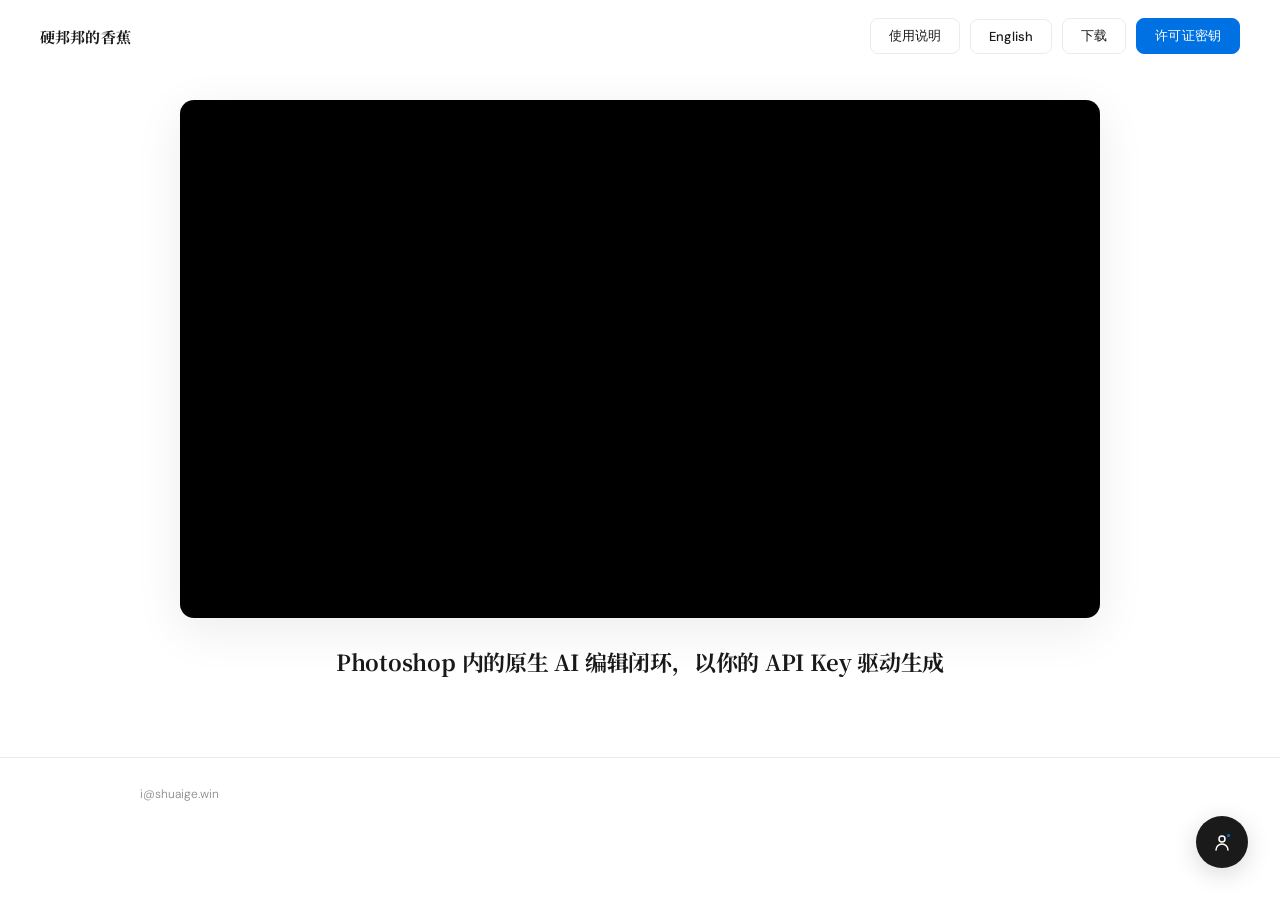
==== index.html @ 7b02fafe "Add files via upload" ====
<!DOCTYPE html>
<html lang="zh">
<head>
<meta charset="UTF-8">
<meta name="viewport" content="width=device-width, initial-scale=1.0">
<title>硬邦邦的香蕉 — AI Photoshop 插件</title>
<link href="https://fonts.googleapis.com/css2?family=Noto+Serif+SC:wght@400;700&family=DM+Sans:wght@300;400;500&display=swap" rel="stylesheet">
<link rel="stylesheet" href="./style.css">
</head>
<body>

<!-- NAV -->
<nav id="nav">
  <div class="logo">硬邦邦的香蕉</div>
  <div class="nav-right">
    <a href="./guide.html" target="_blank" class="btn secondary sm">使用说明</a>
    <a href="./en.html" class="btn secondary sm">English</a>
    <a href="https://wwbtd.lanzoul.com/ifF1D3rmze7e" target="_blank" class="btn secondary sm">下载</a>
    <div class="license-container">
      <button class="btn primary sm" onclick="toggleLicenseMenu(event)">许可证密钥</button>
      <div class="license-menu" id="licenseMenu">
        <a href="https://afdian.com/item/794c76d0543d11f1b2e352540025c377" target="_blank" class="license-menu-item">购买许可证密钥</a>
        <div class="divider"></div>
        <a href="https://license.shuaige.win/redeem" target="_blank" class="license-menu-item">激活许可证密钥</a>
      </div>
    </div>
  </div>
</nav>

<!-- HERO: 视频 C 位 -->
<section class="hero">
  <div class="hero-video-wrap">
    <iframe
      src="https://player.bilibili.com/player.html?bvid=BV12e7z6PEvv&autoplay=0"
      allowfullscreen
      frameborder="0"
      scrolling="no">
    </iframe>
  </div>
  <div class="hero-caption">
    <h1>Photoshop 内的原生 AI 编辑闭环，以你的 API Key 驱动生成</h1>
    
  </div>
</section>

<!-- FOOTER -->
<footer>
  <div class="footer-inner">
    
    <a href="mailto:i@shuaige.win" class="footer-link">i@shuaige.win</a>
  </div>
</footer>

<!-- AI 客服按钮 -->
<button class="ai-fab" id="aiFab" onclick="toggleAiPanel()" title="AI 助手">
  <div class="ai-fab-ring"></div>
  <svg width="22" height="22" viewBox="0 0 22 22" fill="none">
    <circle cx="11" cy="8" r="3" stroke="currentColor" stroke-width="1.5"/>
    <path d="M5 19c0-3.314 2.686-6 6-6s6 2.686 6 6" stroke="currentColor" stroke-width="1.5" stroke-linecap="round"/>
    <circle cx="17.5" cy="4.5" r="1.5" fill="#0071e3"/>
  </svg>
</button>

<div class="ai-panel" id="aiPanel">
  <div class="ai-panel-header">
    <div class="ai-panel-title">
      <div class="ai-dot"></div>
      AI 助手
    </div>
    <button class="ai-panel-close" onclick="toggleAiPanel()">✕</button>
  </div>
  <div class="ai-panel-body">
    <p>AI 客服即将接入，<br>有任何问题请发邮件：</p>
    <a href="mailto:i@shuaige.win" class="ai-email">i@shuaige.win</a>
  </div>
</div>

<script>
function toggleAiPanel() {
  document.getElementById('aiPanel').classList.toggle('open');
}

function toggleLicenseMenu(e) {
  e.stopPropagation();
  document.getElementById('licenseMenu').classList.toggle('open');
}

document.addEventListener('click', () => {
  document.getElementById('licenseMenu').classList.remove('open');
});

window.addEventListener('scroll', () => {
  document.getElementById('nav').classList.toggle('scrolled', window.scrollY > 20);
});
</script>

</body>
</html>
---- style.css ----
/* =========================
   DESIGN SYSTEM
========================= */
:root {
  --bg: #ffffff;
  --surface: #f5f5f7;
  --border: rgba(0,0,0,0.08);
  --text: #1a1a1a;
  --muted: #888;
  --accent: #0071e3;
  --accent2: #0077ed;
  --font-display: 'Noto Serif SC', serif;
  --font-body: 'DM Sans', -apple-system, 'PingFang SC', sans-serif;
}

/* =========================
   RESET
========================= */
*, *::before, *::after {
  margin: 0; padding: 0; box-sizing: border-box;
}

html { scroll-behavior: smooth; }

body {
  background: var(--bg);
  color: var(--text);
  font-family: var(--font-body);
  font-weight: 300;
  -webkit-font-smoothing: antialiased;
  overflow-x: hidden;
}

a { color: inherit; text-decoration: none; }

/* =========================
   NAV
========================= */
nav {
  position: fixed;
  top: 0; left: 0; right: 0;
  z-index: 100;
  display: flex;
  justify-content: space-between;
  align-items: center;
  padding: 18px 40px;
  transition: all 0.3s ease;
}

nav.scrolled {
  background: rgba(255,255,255,0.9);
  backdrop-filter: blur(16px);
  padding: 13px 40px;
  border-bottom: 1px solid var(--border);
}

.logo {
  font-family: var(--font-display);
  font-size: 15px;
  font-weight: 700;
  color: var(--text);
  letter-spacing: 0.01em;
}

.nav-right {
  display: flex;
  align-items: center;
  gap: 10px;
}

/* =========================
   BUTTONS
========================= */
.btn {
  display: inline-flex;
  align-items: center;
  gap: 6px;
  border-radius: 8px;
  font-family: var(--font-body);
  font-weight: 500;
  cursor: pointer;
  border: 1px solid transparent;
  transition: all 0.2s ease;
  letter-spacing: 0.01em;
  text-decoration: none;
}

.btn.sm {
  padding: 8px 18px;
  font-size: 13px;
}

.btn.primary {
  background: var(--accent);
  color: #fff;
  border-color: var(--accent);
}
.btn.primary:hover {
  background: var(--accent2);
  border-color: var(--accent2);
  box-shadow: 0 4px 16px rgba(200,168,75,0.3);
}

.btn.secondary {
  background: transparent;
  color: var(--text);
  border-color: var(--border);
}
.btn.secondary:hover {
  border-color: rgba(0,0,0,0.2);
  background: var(--surface);
}

/* =========================
   HERO
========================= */
.hero {
  padding: 100px 40px 80px;
  max-width: 1000px;
  margin: 0 auto;
  display: flex;
  flex-direction: column;
  align-items: center;
  gap: 0;
}

.hero-video-wrap {
  width: 100%;
  aspect-ratio: 16 / 9;
  border-radius: 14px;
  overflow: hidden;
  border: 1px solid var(--border);
  box-shadow: 0 12px 48px rgba(0,0,0,0.08);
  background: #000;
  position: relative;
}

.hero-video-wrap iframe {
  position: absolute;
  inset: 0;
  width: 100%;
  height: 100%;
}

.hero-caption {
  margin-top: 28px;
  text-align: center;
}

.hero-caption h1 {
  font-family: var(--font-display);
  font-size: clamp(16px, 2vw, 22px);
  font-weight: 700;
  letter-spacing: -0.01em;
  color: var(--text);
  margin-bottom: 0;
  white-space: nowrap;
}

.hero-caption h1 em {
  font-style: normal;
  color: var(--accent);
}

.hero-caption p {
  font-size: 13px;
  color: var(--muted);
  line-height: 1.7;
}

/* =========================
   FOOTER
========================= */
footer {
  border-top: 1px solid var(--border);
  padding: 28px 40px;
}

.footer-inner {
  max-width: 1000px;
  margin: auto;
  display: flex;
  justify-content: space-between;
  align-items: center;
}

.footer-logo {
  font-family: var(--font-display);
  font-size: 13px;
  color: var(--muted);
}

.footer-link {
  font-size: 12px;
  color: var(--muted);
  transition: color 0.2s;
}
.footer-link:hover { color: var(--text); }

/* =========================
   AI FAB
========================= */
.ai-fab {
  position: fixed;
  bottom: 32px;
  right: 32px;
  width: 52px;
  height: 52px;
  border-radius: 50%;
  background: var(--text);
  border: none;
  color: #fff;
  cursor: pointer;
  display: flex;
  align-items: center;
  justify-content: center;
  z-index: 200;
  transition: all 0.3s ease;
  box-shadow: 0 6px 24px rgba(0,0,0,0.15);
}

.ai-fab:hover {
  background: #333;
  box-shadow: 0 8px 28px rgba(0,113,227,0.2);
  transform: scale(1.05);
}

.ai-fab-ring {
  position: absolute;
  inset: -5px;
  border-radius: 50%;
  border: 1.5px solid #0071e3;
  opacity: 0;
  animation: fabPulse 3s ease-in-out infinite;
}

@keyframes fabPulse {
  0%, 100% { opacity: 0; transform: scale(1); }
  50% { opacity: 0.5; transform: scale(1.1); }
}

.ai-panel {
  position: fixed;
  bottom: 96px;
  right: 32px;
  width: 260px;
  background: #fff;
  border: 1px solid var(--border);
  border-radius: 14px;
  box-shadow: 0 16px 48px rgba(0,0,0,0.12);
  z-index: 200;
  display: none;
  overflow: hidden;
  animation: panelIn 0.2s cubic-bezier(0.16,1,0.3,1);
}

.ai-panel.open { display: block; }

@keyframes panelIn {
  from { opacity: 0; transform: translateY(10px) scale(0.97); }
  to { opacity: 1; transform: translateY(0) scale(1); }
}

.ai-panel-header {
  display: flex;
  justify-content: space-between;
  align-items: center;
  padding: 14px 16px;
  border-bottom: 1px solid var(--border);
}

.ai-panel-title {
  display: flex;
  align-items: center;
  gap: 8px;
  font-size: 13px;
  font-weight: 500;
  color: var(--text);
}

.ai-dot {
  width: 7px;
  height: 7px;
  border-radius: 50%;
  background: var(--accent);
  animation: dotBlink 2s ease-in-out infinite;
}

@keyframes dotBlink {
  0%, 100% { opacity: 1; }
  50% { opacity: 0.3; }
}

.ai-panel-close {
  background: none;
  border: none;
  color: var(--muted);
  cursor: pointer;
  font-size: 12px;
  padding: 4px;
  transition: color 0.15s;
}
.ai-panel-close:hover { color: var(--text); }

.ai-panel-body {
  padding: 20px 16px;
  font-size: 13px;
  color: var(--muted);
  line-height: 1.7;
}

.ai-email {
  display: inline-block;
  margin-top: 10px;
  font-size: 12px;
  color: var(--accent);
  transition: color 0.2s;
}
.ai-email:hover { color: var(--accent2); }

/* =========================
   MOBILE
========================= */
@media (max-width: 768px) {
  nav { padding: 14px 20px; }
  nav.scrolled { padding: 11px 20px; }

  .hero { padding: 80px 16px 60px; }
  .hero-video-wrap { border-radius: 10px; }
  .hero-caption h1 { font-size: 20px; }

  footer { padding: 22px 20px; }

  .ai-fab { bottom: 20px; right: 20px; }
  .ai-panel { bottom: 82px; right: 20px; width: calc(100vw - 40px); }
}

/* =========================
   LICENSE DROPDOWN
========================= */
.license-container {
  position: relative;
}

.license-menu {
  display: none;
  position: absolute;
  top: calc(100% + 8px);
  right: 0;
  flex-direction: column;
  background: #fff;
  border: 1px solid var(--border);
  padding: 6px;
  border-radius: 10px;
  box-shadow: 0 8px 32px rgba(0,0,0,0.1);
  min-width: 160px;
  z-index: 50;
  animation: menuIn 0.18s cubic-bezier(0.16,1,0.3,1);
}

.license-menu.open { display: flex; }

.license-menu-item {
  display: block;
  padding: 9px 14px;
  font-size: 13px;
  color: var(--text);
  border-radius: 6px;
  transition: background 0.15s;
  white-space: nowrap;
}
.license-menu-item:hover { background: var(--surface); }
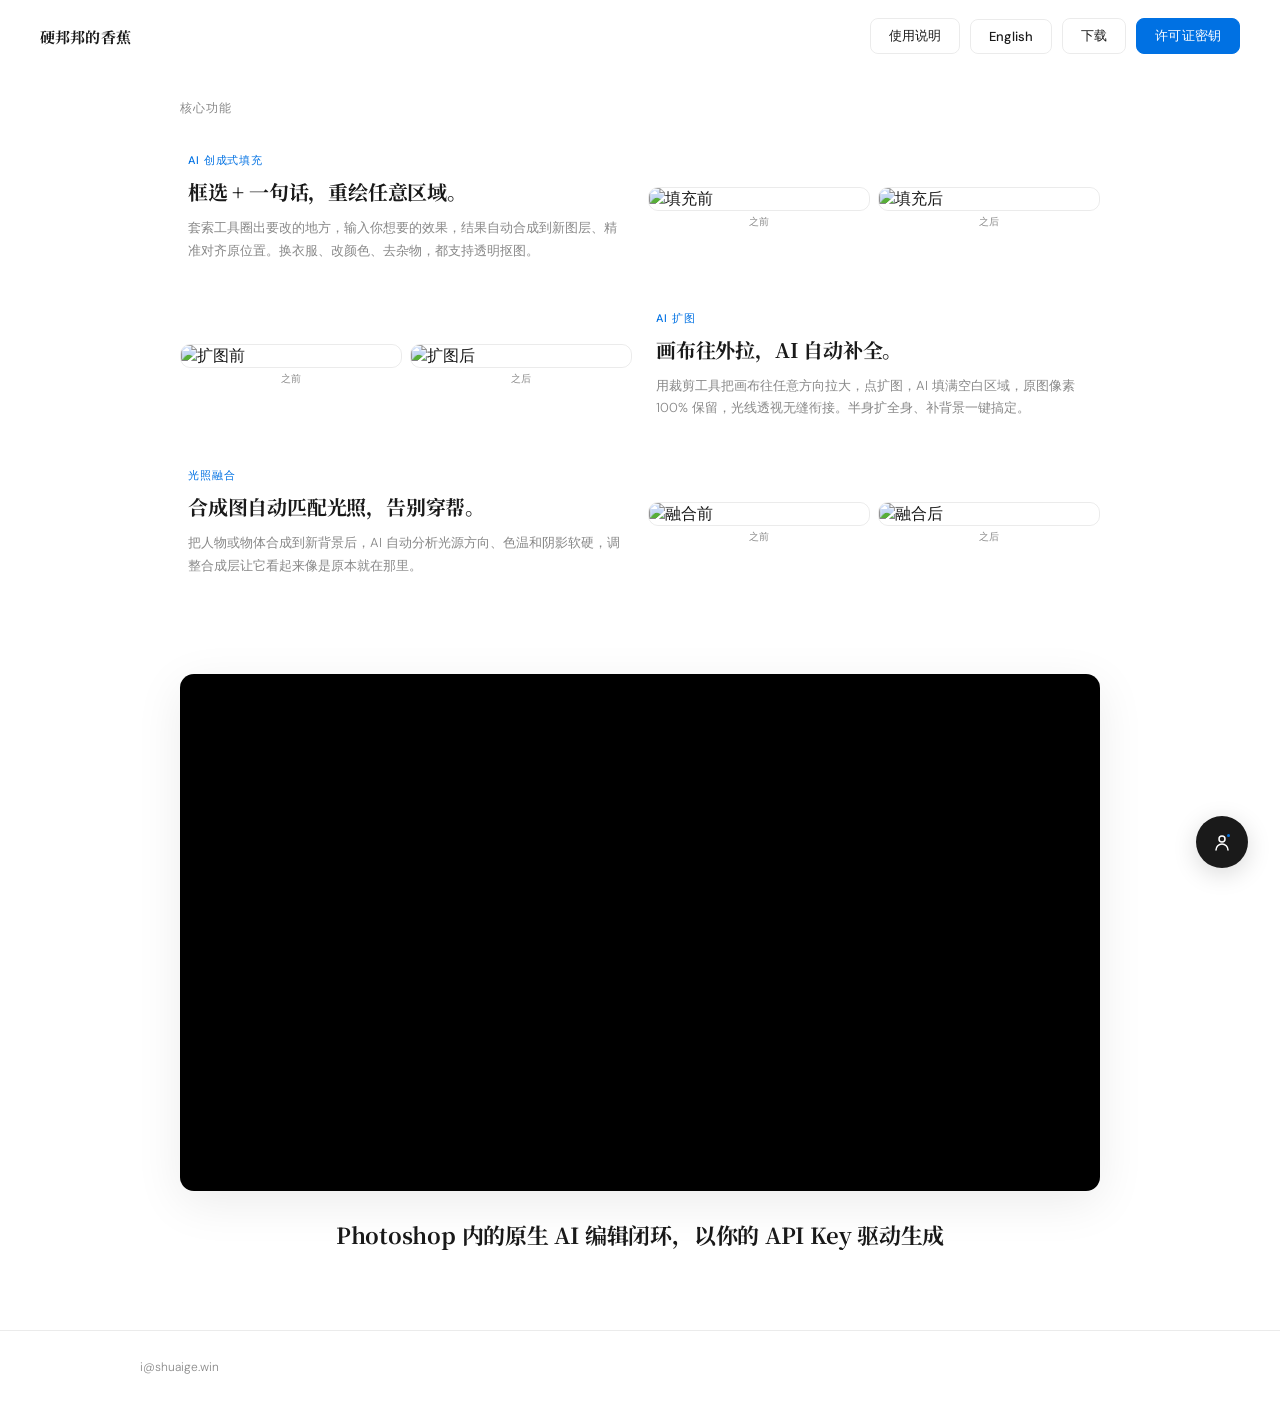
==== commit 34634825: "Add files via upload" ====
--- a/index.html
+++ b/index.html
@@ -29,6 +29,52 @@
 
 <!-- HERO: 视频 C 位 -->
 <section class="hero">
+  <!-- 功能截图区块 -->
+  <div class="features-zh">
+
+    <div class="fz-title">核心功能</div>
+
+    <!-- 填充 -->
+    <div class="fz-block">
+      <div class="fz-info">
+        <div class="fz-tag">AI 创成式填充</div>
+        <h2 class="fz-h2">框选 + 一句话，重绘任意区域。</h2>
+        <p class="fz-p">套索工具圈出要改的地方，输入你想要的效果，结果自动合成到新图层、精准对齐原位置。换衣服、改颜色、去杂物，都支持透明抠图。</p>
+      </div>
+      <div class="fz-imgs">
+        <div><img src="https://raw.githubusercontent.com/shuaige-dev/erect-banana/main/assets/fill-before.png" alt="填充前" loading="lazy"><div class="fz-label">之前</div></div>
+        <div><img src="https://raw.githubusercontent.com/shuaige-dev/erect-banana/main/assets/fill-after.png" alt="填充后" loading="lazy"><div class="fz-label">之后</div></div>
+      </div>
+    </div>
+
+    <!-- 扩图 -->
+    <div class="fz-block fz-reverse">
+      <div class="fz-info">
+        <div class="fz-tag">AI 扩图</div>
+        <h2 class="fz-h2">画布往外拉，AI 自动补全。</h2>
+        <p class="fz-p">用裁剪工具把画布往任意方向拉大，点扩图，AI 填满空白区域，原图像素 100% 保留，光线透视无缝衔接。半身扩全身、补背景一键搞定。</p>
+      </div>
+      <div class="fz-imgs">
+        <div><img src="https://raw.githubusercontent.com/shuaige-dev/erect-banana/main/assets/outpaint-before.png" alt="扩图前" loading="lazy"><div class="fz-label">之前</div></div>
+        <div><img src="https://raw.githubusercontent.com/shuaige-dev/erect-banana/main/assets/outpaint-after.png" alt="扩图后" loading="lazy"><div class="fz-label">之后</div></div>
+      </div>
+    </div>
+
+    <!-- 融合 -->
+    <div class="fz-block">
+      <div class="fz-info">
+        <div class="fz-tag">光照融合</div>
+        <h2 class="fz-h2">合成图自动匹配光照，告别穿帮。</h2>
+        <p class="fz-p">把人物或物体合成到新背景后，AI 自动分析光源方向、色温和阴影软硬，调整合成层让它看起来像是原本就在那里。</p>
+      </div>
+      <div class="fz-imgs">
+        <div><img src="https://raw.githubusercontent.com/shuaige-dev/erect-banana/main/assets/harmonize-before.png" alt="融合前" loading="lazy"><div class="fz-label">之前</div></div>
+        <div><img src="https://raw.githubusercontent.com/shuaige-dev/erect-banana/main/assets/harmonize-after.png" alt="融合后" loading="lazy"><div class="fz-label">之后</div></div>
+      </div>
+    </div>
+
+  </div>
+
   <div class="hero-video-wrap">
     <iframe
       src="https://player.bilibili.com/player.html?bvid=BV12e7z6PEvv&autoplay=0"
--- a/style.css
+++ b/style.css
@@ -370,3 +370,99 @@
   white-space: nowrap;
 }
 .license-menu-item:hover { background: var(--surface); }
+
+/* =========================
+   功能截图区块 (中文)
+========================= */
+.features-zh {
+  width: 100%;
+  margin-bottom: 48px;
+}
+
+.fz-title {
+  font-size: 12px;
+  font-weight: 500;
+  letter-spacing: 0.08em;
+  text-transform: uppercase;
+  color: var(--muted);
+  margin-bottom: 36px;
+  text-align: left;
+}
+
+.fz-block {
+  display: grid;
+  grid-template-columns: 1fr 1fr;
+  gap: 16px;
+  margin-bottom: 48px;
+  align-items: center;
+}
+
+.fz-block.fz-reverse {
+  direction: rtl;
+}
+.fz-block.fz-reverse > * {
+  direction: ltr;
+}
+
+.fz-info {
+  display: flex;
+  flex-direction: column;
+  justify-content: center;
+  padding: 0 8px;
+}
+
+.fz-tag {
+  font-size: 11px;
+  font-weight: 500;
+  letter-spacing: 0.08em;
+  text-transform: uppercase;
+  color: var(--accent);
+  margin-bottom: 10px;
+}
+
+.fz-h2 {
+  font-family: var(--font-display);
+  font-size: 20px;
+  font-weight: 700;
+  letter-spacing: -0.01em;
+  line-height: 1.35;
+  margin-bottom: 12px;
+  color: var(--text);
+}
+
+.fz-p {
+  font-size: 13px;
+  color: var(--muted);
+  line-height: 1.75;
+}
+
+.fz-imgs {
+  display: grid;
+  grid-template-columns: 1fr 1fr;
+  gap: 8px;
+}
+
+.fz-imgs img {
+  width: 100%;
+  border-radius: 10px;
+  border: 1px solid var(--border);
+  display: block;
+}
+
+.fz-label {
+  font-size: 10px;
+  color: var(--muted);
+  text-align: center;
+  margin-top: 4px;
+  letter-spacing: 0.05em;
+  text-transform: uppercase;
+}
+
+@media (max-width: 768px) {
+  .fz-block {
+    grid-template-columns: 1fr;
+  }
+  .fz-block.fz-reverse {
+    direction: ltr;
+  }
+}
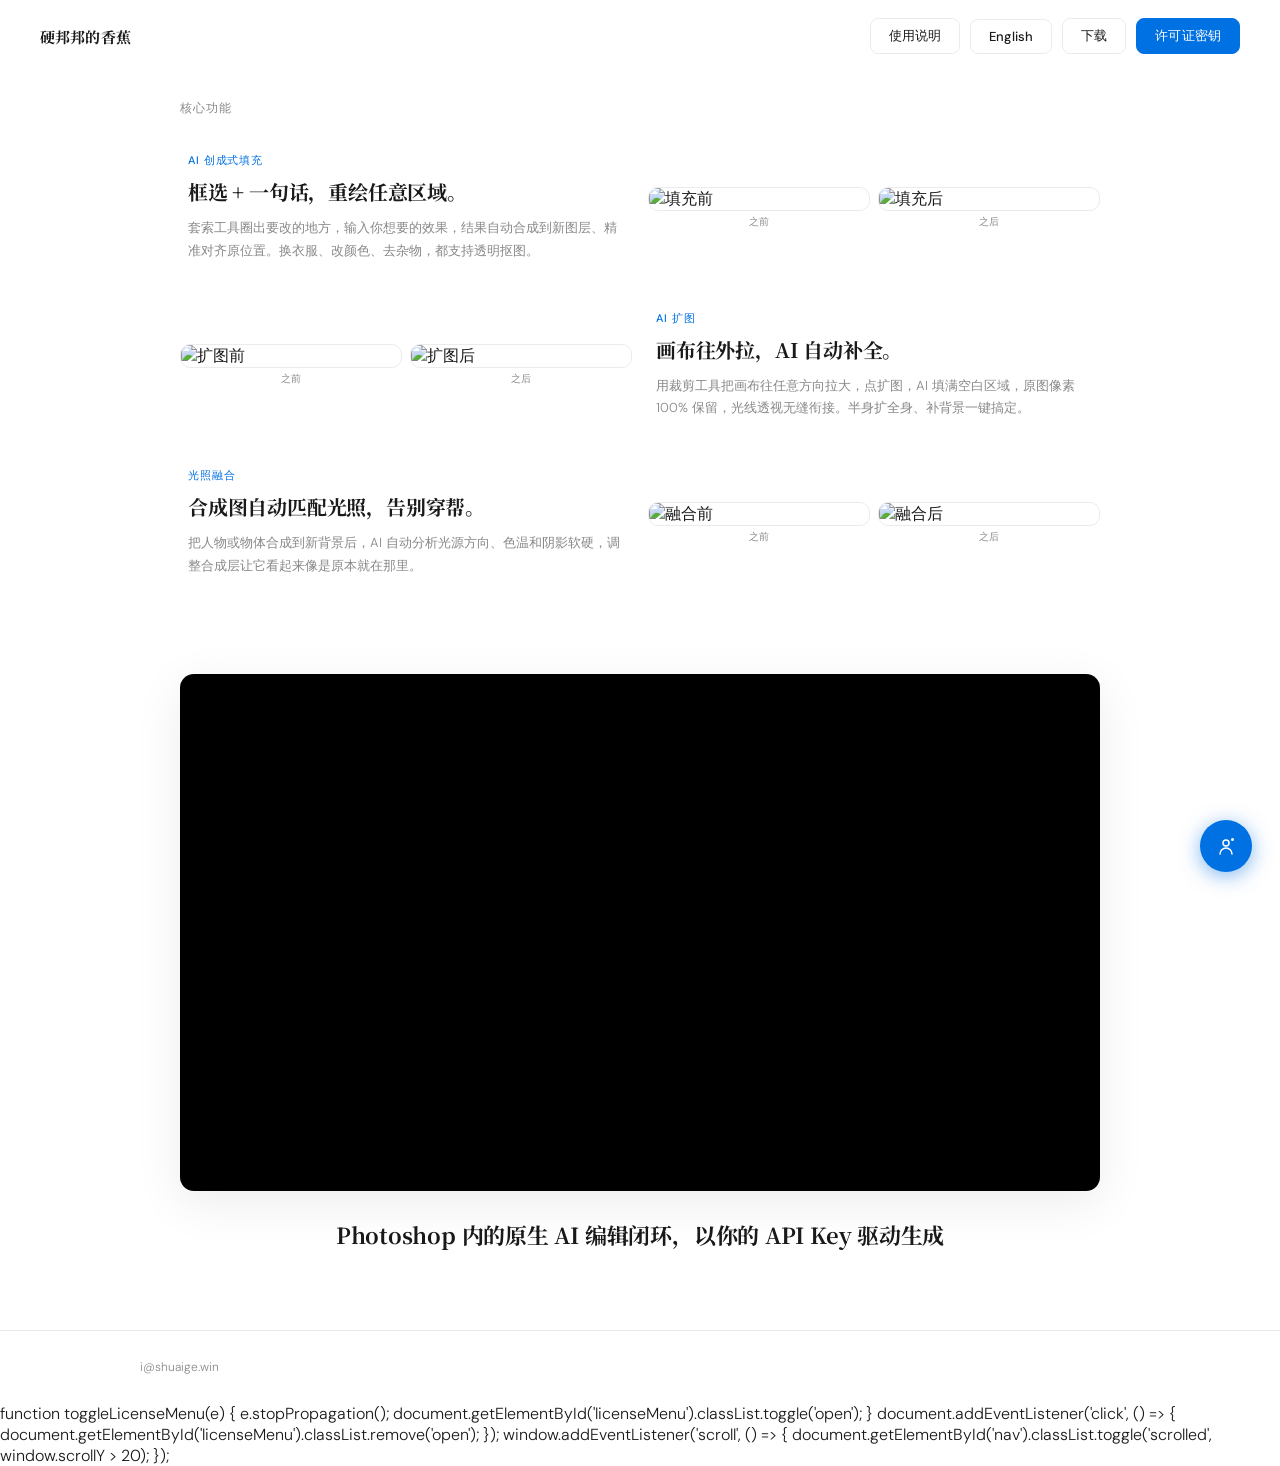
==== commit 4fc252f8: "Add files via upload" ====
--- a/index.html
+++ b/index.html
@@ -77,7 +77,7 @@
 
   <div class="hero-video-wrap">
     <iframe
-      src="https://player.bilibili.com/player.html?bvid=BV12e7z6PEvv&autoplay=0"
+      src="https://player.bilibili.com/player.html?bvid=BV18NJE6nE5x&autoplay=0"
       allowfullscreen
       frameborder="0"
       scrolling="no">
@@ -97,34 +97,226 @@
   </div>
 </footer>
 
+<!-- AI 聊天窗口样式 -->
+<style>
+.ai-fab {
+  position: fixed; bottom: 28px; right: 28px; z-index: 1000;
+  width: 52px; height: 52px; border-radius: 50%; border: none;
+  background: #0071e3; color: #fff; cursor: pointer;
+  box-shadow: 0 4px 20px rgba(0,113,227,0.5);
+  display: flex; align-items: center; justify-content: center;
+  transition: transform 0.2s, box-shadow 0.2s;
+}
+.ai-fab:hover { transform: scale(1.08); box-shadow: 0 6px 28px rgba(0,113,227,0.7); }
+.ai-fab-ring {
+  position: absolute; inset: -4px; border-radius: 50%;
+  border: 2px solid rgba(0,113,227,0.3); animation: pulse 2s infinite;
+}
+@keyframes pulse { 0%,100%{opacity:1;transform:scale(1)} 50%{opacity:0.4;transform:scale(1.15)} }
+
+.ai-chat {
+  position: fixed; bottom: 92px; right: 28px; z-index: 999;
+  width: 360px; height: 520px;
+  background: #1a1d24; border: 1px solid #2a2f3d;
+  border-radius: 18px; display: flex; flex-direction: column;
+  box-shadow: 0 20px 60px rgba(0,0,0,0.6);
+  transform: scale(0.92) translateY(10px); opacity: 0;
+  pointer-events: none; transition: all 0.22s cubic-bezier(.4,0,.2,1);
+}
+.ai-chat.open { transform: scale(1) translateY(0); opacity: 1; pointer-events: all; }
+
+.ai-chat-header {
+  padding: 16px 18px; border-bottom: 1px solid #2a2f3d;
+  display: flex; align-items: center; justify-content: space-between;
+  border-radius: 18px 18px 0 0;
+}
+.ai-chat-title { display: flex; align-items: center; gap: 8px; font-size: 15px; font-weight: 500; color: #fff; }
+.ai-dot { width: 8px; height: 8px; border-radius: 50%; background: #4ec94e; animation: pulse 2s infinite; }
+.ai-chat-close { background: none; border: none; color: #666; font-size: 18px; cursor: pointer; padding: 2px 6px; border-radius: 6px; }
+.ai-chat-close:hover { background: #2a2f3d; color: #fff; }
+
+.ai-chat-messages {
+  flex: 1; overflow-y: auto; padding: 16px; display: flex; flex-direction: column; gap: 12px;
+}
+.ai-chat-messages::-webkit-scrollbar { width: 4px; }
+.ai-chat-messages::-webkit-scrollbar-thumb { background: #2a2f3d; border-radius: 4px; }
+
+.msg { max-width: 85%; line-height: 1.6; font-size: 14px; }
+.msg-user {
+  align-self: flex-end; background: #0071e3; color: #fff;
+  padding: 10px 14px; border-radius: 16px 16px 4px 16px;
+}
+.msg-ai {
+  align-self: flex-start; background: #23272f; color: #e7e9ee;
+  padding: 10px 14px; border-radius: 16px 16px 16px 4px;
+}
+.msg-ai a { color: #6db3ff; }
+.msg-typing { display: flex; gap: 4px; align-items: center; padding: 12px 14px; }
+.msg-typing span {
+  width: 7px; height: 7px; border-radius: 50%; background: #555;
+  animation: typing 1.2s infinite;
+}
+.msg-typing span:nth-child(2) { animation-delay: 0.2s; }
+.msg-typing span:nth-child(3) { animation-delay: 0.4s; }
+@keyframes typing { 0%,80%,100%{transform:scale(1);opacity:0.5} 40%{transform:scale(1.2);opacity:1} }
+
+.ai-chat-input-row {
+  padding: 12px 14px; border-top: 1px solid #2a2f3d;
+  display: flex; gap: 8px; border-radius: 0 0 18px 18px;
+}
+.ai-chat-input {
+  flex: 1; background: #23272f; border: 1px solid #2a2f3d; border-radius: 10px;
+  color: #fff; font-size: 14px; padding: 9px 12px; outline: none;
+  font-family: inherit; resize: none; height: 38px; line-height: 1.4;
+}
+.ai-chat-input:focus { border-color: #0071e3; }
+.ai-chat-send {
+  width: 38px; height: 38px; border-radius: 10px; border: none;
+  background: #0071e3; color: #fff; cursor: pointer; font-size: 16px;
+  display: flex; align-items: center; justify-content: center;
+  transition: background 0.15s;
+}
+.ai-chat-send:hover { background: #0060c0; }
+.ai-chat-send:disabled { background: #2a2f3d; cursor: not-allowed; }
+
+.ai-welcome {
+  text-align: center; color: #666; font-size: 13px; padding: 20px 10px;
+}
+.ai-welcome strong { display: block; color: #9aa3b2; font-size: 15px; margin-bottom: 6px; }
+.ai-suggestion {
+  display: inline-block; margin: 4px; padding: 6px 12px;
+  background: #23272f; border: 1px solid #2a2f3d; border-radius: 999px;
+  color: #9aa3b2; font-size: 12px; cursor: pointer; transition: all 0.15s;
+}
+.ai-suggestion:hover { border-color: #0071e3; color: #6db3ff; }
+</style>
+
 <!-- AI 客服按钮 -->
-<button class="ai-fab" id="aiFab" onclick="toggleAiPanel()" title="AI 助手">
+<button class="ai-fab" id="aiFab" onclick="toggleChat()" title="AI 助手">
   <div class="ai-fab-ring"></div>
   <svg width="22" height="22" viewBox="0 0 22 22" fill="none">
     <circle cx="11" cy="8" r="3" stroke="currentColor" stroke-width="1.5"/>
     <path d="M5 19c0-3.314 2.686-6 6-6s6 2.686 6 6" stroke="currentColor" stroke-width="1.5" stroke-linecap="round"/>
-    <circle cx="17.5" cy="4.5" r="1.5" fill="#0071e3"/>
+    <circle cx="17.5" cy="4.5" r="1.5" fill="#fff"/>
   </svg>
 </button>
 
-<div class="ai-panel" id="aiPanel">
-  <div class="ai-panel-header">
-    <div class="ai-panel-title">
+<!-- AI 聊天窗口 -->
+<div class="ai-chat" id="aiChat">
+  <div class="ai-chat-header">
+    <div class="ai-chat-title">
       <div class="ai-dot"></div>
       AI 助手
     </div>
-    <button class="ai-panel-close" onclick="toggleAiPanel()">✕</button>
-  </div>
-  <div class="ai-panel-body">
-    <p>AI 客服即将接入，<br>有任何问题请发邮件：</p>
-    <a href="mailto:i@shuaige.win" class="ai-email">i@shuaige.win</a>
+    <button class="ai-chat-close" onclick="toggleChat()">✕</button>
+  </div>
+  <div class="ai-chat-messages" id="aiMessages">
+    <div class="ai-welcome">
+      <strong>🍌 你好！有什么可以帮你？</strong>
+      关于插件安装、使用、激活等问题都可以问我
+      <div style="margin-top:12px">
+        <span class="ai-suggestion" onclick="askSuggestion(this)">怎么安装插件？</span>
+        <span class="ai-suggestion" onclick="askSuggestion(this)">支持哪些 AI 模型？</span>
+        <span class="ai-suggestion" onclick="askSuggestion(this)">如何激活许可证？</span>
+        <span class="ai-suggestion" onclick="askSuggestion(this)">扩图对不齐怎么办？</span>
+      </div>
+    </div>
+  </div>
+  <div class="ai-chat-input-row">
+    <textarea class="ai-chat-input" id="aiInput" placeholder="输入问题，按 Enter 发送…" rows="1"
+      onkeydown="if(event.key==='Enter'&&!event.shiftKey){event.preventDefault();sendMsg()}"></textarea>
+    <button class="ai-chat-send" id="aiSend" onclick="sendMsg()">➤</button>
   </div>
 </div>
 
 <script>
-function toggleAiPanel() {
-  document.getElementById('aiPanel').classList.toggle('open');
-}
+const PROJECT = 'potent-smithy-437014-p8';
+const ENGINE  = 'eb-support-2_1781366116824';
+let chatOpen = false;
+
+function toggleChat() {
+  chatOpen = !chatOpen;
+  document.getElementById('aiChat').classList.toggle('open', chatOpen);
+  if (chatOpen) setTimeout(() => document.getElementById('aiInput').focus(), 250);
+}
+
+function askSuggestion(el) {
+  document.getElementById('aiInput').value = el.textContent;
+  sendMsg();
+}
+
+async function sendMsg() {
+  const input = document.getElementById('aiInput');
+  const q = input.value.trim();
+  if (!q) return;
+  input.value = '';
+
+  const box = document.getElementById('aiMessages');
+
+  // 用户气泡
+  const userDiv = document.createElement('div');
+  userDiv.className = 'msg msg-user';
+  userDiv.textContent = q;
+  box.appendChild(userDiv);
+
+  // 打字动画
+  const typing = document.createElement('div');
+  typing.className = 'msg msg-ai msg-typing';
+  typing.innerHTML = '<span></span><span></span><span></span>';
+  box.appendChild(typing);
+  box.scrollTop = box.scrollHeight;
+
+  document.getElementById('aiSend').disabled = true;
+
+  try {
+    const url = `https://discoveryengine.googleapis.com/v1/projects/${PROJECT}/locations/global/collections/default_collection/engines/${ENGINE}/servingConfigs/default_search:search`;
+    const res = await fetch(url, {
+      method: 'POST',
+      headers: { 'Content-Type': 'application/json' },
+      body: JSON.stringify({
+        query: q,
+        pageSize: 5,
+        queryExpansionSpec: { condition: 'AUTO' },
+        spellCorrectionSpec: { mode: 'AUTO' },
+        contentSearchSpec: {
+          summarySpec: {
+            summaryResultCount: 5,
+            includeCitations: false,
+            languageCode: 'zh'
+          },
+          snippetSpec: { returnSnippet: true }
+        }
+      })
+    });
+    const data = await res.json();
+    const summary = data?.summary?.summaryText || '';
+    typing.remove();
+
+    const aiDiv = document.createElement('div');
+    aiDiv.className = 'msg msg-ai';
+    if (summary) {
+      aiDiv.innerHTML = summary.replace(/\n/g, '<br>');
+    } else if (data?.results?.length) {
+      const snippets = data.results.slice(0,2).map(r =>
+        r.document?.derivedStructData?.snippets?.[0]?.snippet || ''
+      ).filter(Boolean).join('<br><br>');
+      aiDiv.innerHTML = snippets || '找到了相关内容，但无法生成摘要，请查阅使用说明。';
+    } else {
+      aiDiv.textContent = '没有找到相关信息，可以发邮件咨询：i@shuaige.win';
+    }
+    box.appendChild(aiDiv);
+  } catch(e) {
+    typing.remove();
+    const errDiv = document.createElement('div');
+    errDiv.className = 'msg msg-ai';
+    errDiv.textContent = '暂时无法回答，请发邮件咨询：i@shuaige.win';
+    box.appendChild(errDiv);
+  }
+
+  document.getElementById('aiSend').disabled = false;
+  box.scrollTop = box.scrollHeight;
+}
+</script>
 
 function toggleLicenseMenu(e) {
   e.stopPropagation();
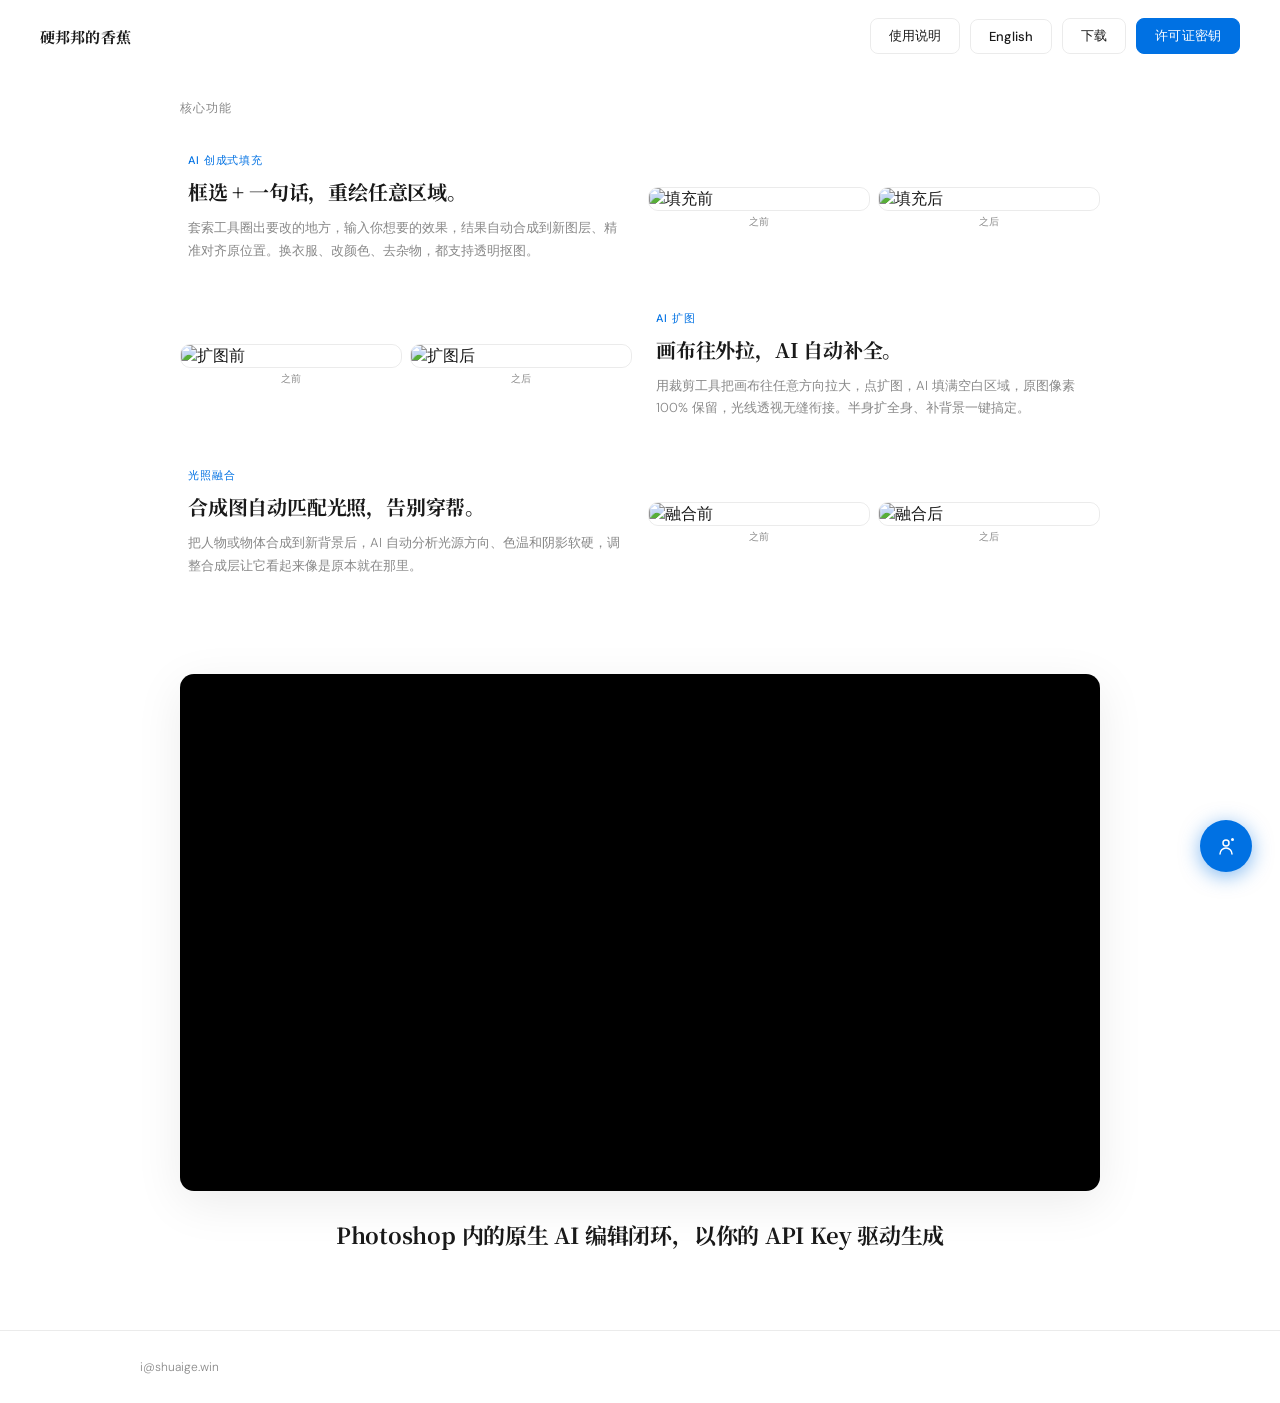
==== commit 3ff32130: "Add files via upload" ====
--- a/index.html
+++ b/index.html
@@ -97,98 +97,41 @@
   </div>
 </footer>
 
-<!-- AI 聊天窗口样式 -->
+<!-- AI 聊天样式 -->
 <style>
-.ai-fab {
-  position: fixed; bottom: 28px; right: 28px; z-index: 1000;
-  width: 52px; height: 52px; border-radius: 50%; border: none;
-  background: #0071e3; color: #fff; cursor: pointer;
-  box-shadow: 0 4px 20px rgba(0,113,227,0.5);
-  display: flex; align-items: center; justify-content: center;
-  transition: transform 0.2s, box-shadow 0.2s;
-}
-.ai-fab:hover { transform: scale(1.08); box-shadow: 0 6px 28px rgba(0,113,227,0.7); }
-.ai-fab-ring {
-  position: absolute; inset: -4px; border-radius: 50%;
-  border: 2px solid rgba(0,113,227,0.3); animation: pulse 2s infinite;
-}
-@keyframes pulse { 0%,100%{opacity:1;transform:scale(1)} 50%{opacity:0.4;transform:scale(1.15)} }
-
-.ai-chat {
-  position: fixed; bottom: 92px; right: 28px; z-index: 999;
-  width: 360px; height: 520px;
-  background: #1a1d24; border: 1px solid #2a2f3d;
-  border-radius: 18px; display: flex; flex-direction: column;
-  box-shadow: 0 20px 60px rgba(0,0,0,0.6);
-  transform: scale(0.92) translateY(10px); opacity: 0;
-  pointer-events: none; transition: all 0.22s cubic-bezier(.4,0,.2,1);
-}
-.ai-chat.open { transform: scale(1) translateY(0); opacity: 1; pointer-events: all; }
-
-.ai-chat-header {
-  padding: 16px 18px; border-bottom: 1px solid #2a2f3d;
-  display: flex; align-items: center; justify-content: space-between;
-  border-radius: 18px 18px 0 0;
-}
-.ai-chat-title { display: flex; align-items: center; gap: 8px; font-size: 15px; font-weight: 500; color: #fff; }
-.ai-dot { width: 8px; height: 8px; border-radius: 50%; background: #4ec94e; animation: pulse 2s infinite; }
-.ai-chat-close { background: none; border: none; color: #666; font-size: 18px; cursor: pointer; padding: 2px 6px; border-radius: 6px; }
-.ai-chat-close:hover { background: #2a2f3d; color: #fff; }
-
-.ai-chat-messages {
-  flex: 1; overflow-y: auto; padding: 16px; display: flex; flex-direction: column; gap: 12px;
-}
-.ai-chat-messages::-webkit-scrollbar { width: 4px; }
-.ai-chat-messages::-webkit-scrollbar-thumb { background: #2a2f3d; border-radius: 4px; }
-
-.msg { max-width: 85%; line-height: 1.6; font-size: 14px; }
-.msg-user {
-  align-self: flex-end; background: #0071e3; color: #fff;
-  padding: 10px 14px; border-radius: 16px 16px 4px 16px;
-}
-.msg-ai {
-  align-self: flex-start; background: #23272f; color: #e7e9ee;
-  padding: 10px 14px; border-radius: 16px 16px 16px 4px;
-}
-.msg-ai a { color: #6db3ff; }
-.msg-typing { display: flex; gap: 4px; align-items: center; padding: 12px 14px; }
-.msg-typing span {
-  width: 7px; height: 7px; border-radius: 50%; background: #555;
-  animation: typing 1.2s infinite;
-}
-.msg-typing span:nth-child(2) { animation-delay: 0.2s; }
-.msg-typing span:nth-child(3) { animation-delay: 0.4s; }
-@keyframes typing { 0%,80%,100%{transform:scale(1);opacity:0.5} 40%{transform:scale(1.2);opacity:1} }
-
-.ai-chat-input-row {
-  padding: 12px 14px; border-top: 1px solid #2a2f3d;
-  display: flex; gap: 8px; border-radius: 0 0 18px 18px;
-}
-.ai-chat-input {
-  flex: 1; background: #23272f; border: 1px solid #2a2f3d; border-radius: 10px;
-  color: #fff; font-size: 14px; padding: 9px 12px; outline: none;
-  font-family: inherit; resize: none; height: 38px; line-height: 1.4;
-}
-.ai-chat-input:focus { border-color: #0071e3; }
-.ai-chat-send {
-  width: 38px; height: 38px; border-radius: 10px; border: none;
-  background: #0071e3; color: #fff; cursor: pointer; font-size: 16px;
-  display: flex; align-items: center; justify-content: center;
-  transition: background 0.15s;
-}
-.ai-chat-send:hover { background: #0060c0; }
-.ai-chat-send:disabled { background: #2a2f3d; cursor: not-allowed; }
-
-.ai-welcome {
-  text-align: center; color: #666; font-size: 13px; padding: 20px 10px;
-}
-.ai-welcome strong { display: block; color: #9aa3b2; font-size: 15px; margin-bottom: 6px; }
-.ai-suggestion {
-  display: inline-block; margin: 4px; padding: 6px 12px;
-  background: #23272f; border: 1px solid #2a2f3d; border-radius: 999px;
-  color: #9aa3b2; font-size: 12px; cursor: pointer; transition: all 0.15s;
-}
-.ai-suggestion:hover { border-color: #0071e3; color: #6db3ff; }
+.ai-fab{position:fixed;bottom:28px;right:28px;z-index:1000;width:52px;height:52px;border-radius:50%;border:none;background:#0071e3;color:#fff;cursor:pointer;box-shadow:0 4px 20px rgba(0,113,227,.5);display:flex;align-items:center;justify-content:center;transition:transform .2s,box-shadow .2s}
+.ai-fab:hover{transform:scale(1.08);box-shadow:0 6px 28px rgba(0,113,227,.7)}
+.ai-fab-ring{position:absolute;inset:-4px;border-radius:50%;border:2px solid rgba(0,113,227,.3);animation:pulse 2s infinite}
+@keyframes pulse{0%,100%{opacity:1;transform:scale(1)}50%{opacity:.4;transform:scale(1.15)}}
+.ai-chat{position:fixed;bottom:92px;right:28px;z-index:999;width:360px;height:520px;background:#1a1d24;border:1px solid #2a2f3d;border-radius:18px;display:flex;flex-direction:column;box-shadow:0 20px 60px rgba(0,0,0,.6);transform:scale(.92) translateY(10px);opacity:0;pointer-events:none;transition:all .22s cubic-bezier(.4,0,.2,1)}
+.ai-chat.open{transform:scale(1) translateY(0);opacity:1;pointer-events:all}
+.ai-chat-header{padding:16px 18px;border-bottom:1px solid #2a2f3d;display:flex;align-items:center;justify-content:space-between;border-radius:18px 18px 0 0}
+.ai-chat-title{display:flex;align-items:center;gap:8px;font-size:15px;font-weight:500;color:#fff}
+.ai-dot{width:8px;height:8px;border-radius:50%;background:#4ec94e;animation:pulse 2s infinite}
+.ai-chat-close{background:none;border:none;color:#666;font-size:18px;cursor:pointer;padding:2px 6px;border-radius:6px}
+.ai-chat-close:hover{background:#2a2f3d;color:#fff}
+.ai-chat-messages{flex:1;overflow-y:auto;padding:16px;display:flex;flex-direction:column;gap:12px}
+.ai-chat-messages::-webkit-scrollbar{width:4px}
+.ai-chat-messages::-webkit-scrollbar-thumb{background:#2a2f3d;border-radius:4px}
+.msg{max-width:85%;line-height:1.6;font-size:14px}
+.msg-user{align-self:flex-end;background:#0071e3;color:#fff;padding:10px 14px;border-radius:16px 16px 4px 16px}
+.msg-ai{align-self:flex-start;background:#23272f;color:#e7e9ee;padding:10px 14px;border-radius:16px 16px 16px 4px}
+.msg-ai a{color:#6db3ff}
+.msg-typing{display:flex;gap:4px;align-items:center;padding:12px 14px}
+.msg-typing span{width:7px;height:7px;border-radius:50%;background:#555;animation:typing 1.2s infinite}
+.msg-typing span:nth-child(2){animation-delay:.2s}
+.msg-typing span:nth-child(3){animation-delay:.4s}
+@keyframes typing{0%,80%,100%{transform:scale(1);opacity:.5}40%{transform:scale(1.2);opacity:1}}
+.ai-chat-input-row{padding:12px 14px;border-top:1px solid #2a2f3d;display:flex;gap:8px;border-radius:0 0 18px 18px}
+.ai-chat-input{flex:1;background:#23272f;border:1px solid #2a2f3d;border-radius:10px;color:#fff;font-size:14px;padding:9px 12px;outline:none;font-family:inherit;resize:none;height:38px;line-height:1.4}
+.ai-chat-input:focus{border-color:#0071e3}
+.ai-chat-send{width:38px;height:38px;border-radius:10px;border:none;background:#0071e3;color:#fff;cursor:pointer;font-size:16px;display:flex;align-items:center;justify-content:center;transition:background .15s}
+.ai-chat-send:hover{background:#0060c0}
+.ai-chat-send:disabled{background:#2a2f3d;cursor:not-allowed}
+.ai-welcome{text-align:center;color:#666;font-size:13px;padding:20px 10px}
+.ai-welcome strong{display:block;color:#9aa3b2;font-size:15px;margin-bottom:6px}
+.ai-suggestion{display:inline-block;margin:4px;padding:6px 12px;background:#23272f;border:1px solid #2a2f3d;border-radius:999px;color:#9aa3b2;font-size:12px;cursor:pointer;transition:all .15s}
+.ai-suggestion:hover{border-color:#0071e3;color:#6db3ff}
 </style>
 
 <!-- AI 客服按钮 -->
@@ -201,13 +144,9 @@
   </svg>
 </button>
 
-<!-- AI 聊天窗口 -->
 <div class="ai-chat" id="aiChat">
   <div class="ai-chat-header">
-    <div class="ai-chat-title">
-      <div class="ai-dot"></div>
-      AI 助手
-    </div>
+    <div class="ai-chat-title"><div class="ai-dot"></div>AI 助手</div>
     <button class="ai-chat-close" onclick="toggleChat()">✕</button>
   </div>
   <div class="ai-chat-messages" id="aiMessages">
@@ -215,23 +154,22 @@
       <strong>🍌 你好！有什么可以帮你？</strong>
       关于插件安装、使用、激活等问题都可以问我
       <div style="margin-top:12px">
-        <span class="ai-suggestion" onclick="askSuggestion(this)">怎么安装插件？</span>
-        <span class="ai-suggestion" onclick="askSuggestion(this)">支持哪些 AI 模型？</span>
-        <span class="ai-suggestion" onclick="askSuggestion(this)">如何激活许可证？</span>
-        <span class="ai-suggestion" onclick="askSuggestion(this)">扩图对不齐怎么办？</span>
+        <span class="ai-suggestion" onclick="askQ(this)">怎么安装插件？</span>
+        <span class="ai-suggestion" onclick="askQ(this)">支持哪些 AI 模型？</span>
+        <span class="ai-suggestion" onclick="askQ(this)">如何激活许可证？</span>
+        <span class="ai-suggestion" onclick="askQ(this)">扩图对不齐怎么办？</span>
       </div>
     </div>
   </div>
   <div class="ai-chat-input-row">
     <textarea class="ai-chat-input" id="aiInput" placeholder="输入问题，按 Enter 发送…" rows="1"
       onkeydown="if(event.key==='Enter'&&!event.shiftKey){event.preventDefault();sendMsg()}"></textarea>
-    <button class="ai-chat-send" id="aiSend" onclick="sendMsg()">➤</button>
+    <button class="ai-chat-send" id="aiSend" onclick="sendMsg()">&#10148;</button>
   </div>
 </div>
 
 <script>
-const PROJECT = 'potent-smithy-437014-p8';
-const ENGINE  = 'eb-support-2_1781366116824';
+const AI_URL = 'https://license.shuaige.win/search';
 let chatOpen = false;
 
 function toggleChat() {
@@ -240,7 +178,7 @@
   if (chatOpen) setTimeout(() => document.getElementById('aiInput').focus(), 250);
 }
 
-function askSuggestion(el) {
+function askQ(el) {
   document.getElementById('aiInput').value = el.textContent;
   sendMsg();
 }
@@ -250,73 +188,52 @@
   const q = input.value.trim();
   if (!q) return;
   input.value = '';
-
   const box = document.getElementById('aiMessages');
 
-  // 用户气泡
-  const userDiv = document.createElement('div');
-  userDiv.className = 'msg msg-user';
-  userDiv.textContent = q;
-  box.appendChild(userDiv);
-
-  // 打字动画
+  const uDiv = document.createElement('div');
+  uDiv.className = 'msg msg-user';
+  uDiv.textContent = q;
+  box.appendChild(uDiv);
+
   const typing = document.createElement('div');
   typing.className = 'msg msg-ai msg-typing';
   typing.innerHTML = '<span></span><span></span><span></span>';
   box.appendChild(typing);
   box.scrollTop = box.scrollHeight;
-
   document.getElementById('aiSend').disabled = true;
 
   try {
-    const url = `https://discoveryengine.googleapis.com/v1/projects/${PROJECT}/locations/global/collections/default_collection/engines/${ENGINE}/servingConfigs/default_search:search`;
-    const res = await fetch(url, {
+    const res = await fetch(AI_URL, {
       method: 'POST',
-      headers: { 'Content-Type': 'application/json' },
-      body: JSON.stringify({
-        query: q,
-        pageSize: 5,
-        queryExpansionSpec: { condition: 'AUTO' },
-        spellCorrectionSpec: { mode: 'AUTO' },
-        contentSearchSpec: {
-          summarySpec: {
-            summaryResultCount: 5,
-            includeCitations: false,
-            languageCode: 'zh'
-          },
-          snippetSpec: { returnSnippet: true }
-        }
-      })
+      headers: {'Content-Type': 'application/json'},
+      body: JSON.stringify({query: q})
     });
     const data = await res.json();
+    typing.remove();
+    const aDiv = document.createElement('div');
+    aDiv.className = 'msg msg-ai';
     const summary = data?.summary?.summaryText || '';
-    typing.remove();
-
-    const aiDiv = document.createElement('div');
-    aiDiv.className = 'msg msg-ai';
     if (summary) {
-      aiDiv.innerHTML = summary.replace(/\n/g, '<br>');
-    } else if (data?.results?.length) {
-      const snippets = data.results.slice(0,2).map(r =>
-        r.document?.derivedStructData?.snippets?.[0]?.snippet || ''
-      ).filter(Boolean).join('<br><br>');
-      aiDiv.innerHTML = snippets || '找到了相关内容，但无法生成摘要，请查阅使用说明。';
+      aDiv.innerHTML = summary.replace(/\*\*(.+?)\*\*/g,'<strong>$1</strong>').replace(/\n/g,'<br>');
     } else {
-      aiDiv.textContent = '没有找到相关信息，可以发邮件咨询：i@shuaige.win';
+      aDiv.textContent = '没有找到相关信息，请发邮件咨询：i@shuaige.win';
     }
-    box.appendChild(aiDiv);
+    box.appendChild(aDiv);
   } catch(e) {
     typing.remove();
-    const errDiv = document.createElement('div');
-    errDiv.className = 'msg msg-ai';
-    errDiv.textContent = '暂时无法回答，请发邮件咨询：i@shuaige.win';
-    box.appendChild(errDiv);
+    const eDiv = document.createElement('div');
+    eDiv.className = 'msg msg-ai';
+    eDiv.textContent = '暂时无法回答，请发邮件咨询：i@shuaige.win';
+    box.appendChild(eDiv);
   }
 
   document.getElementById('aiSend').disabled = false;
   box.scrollTop = box.scrollHeight;
 }
 </script>
+
+<script>
+function toggleChat_license() {} // placeholder
 
 function toggleLicenseMenu(e) {
   e.stopPropagation();
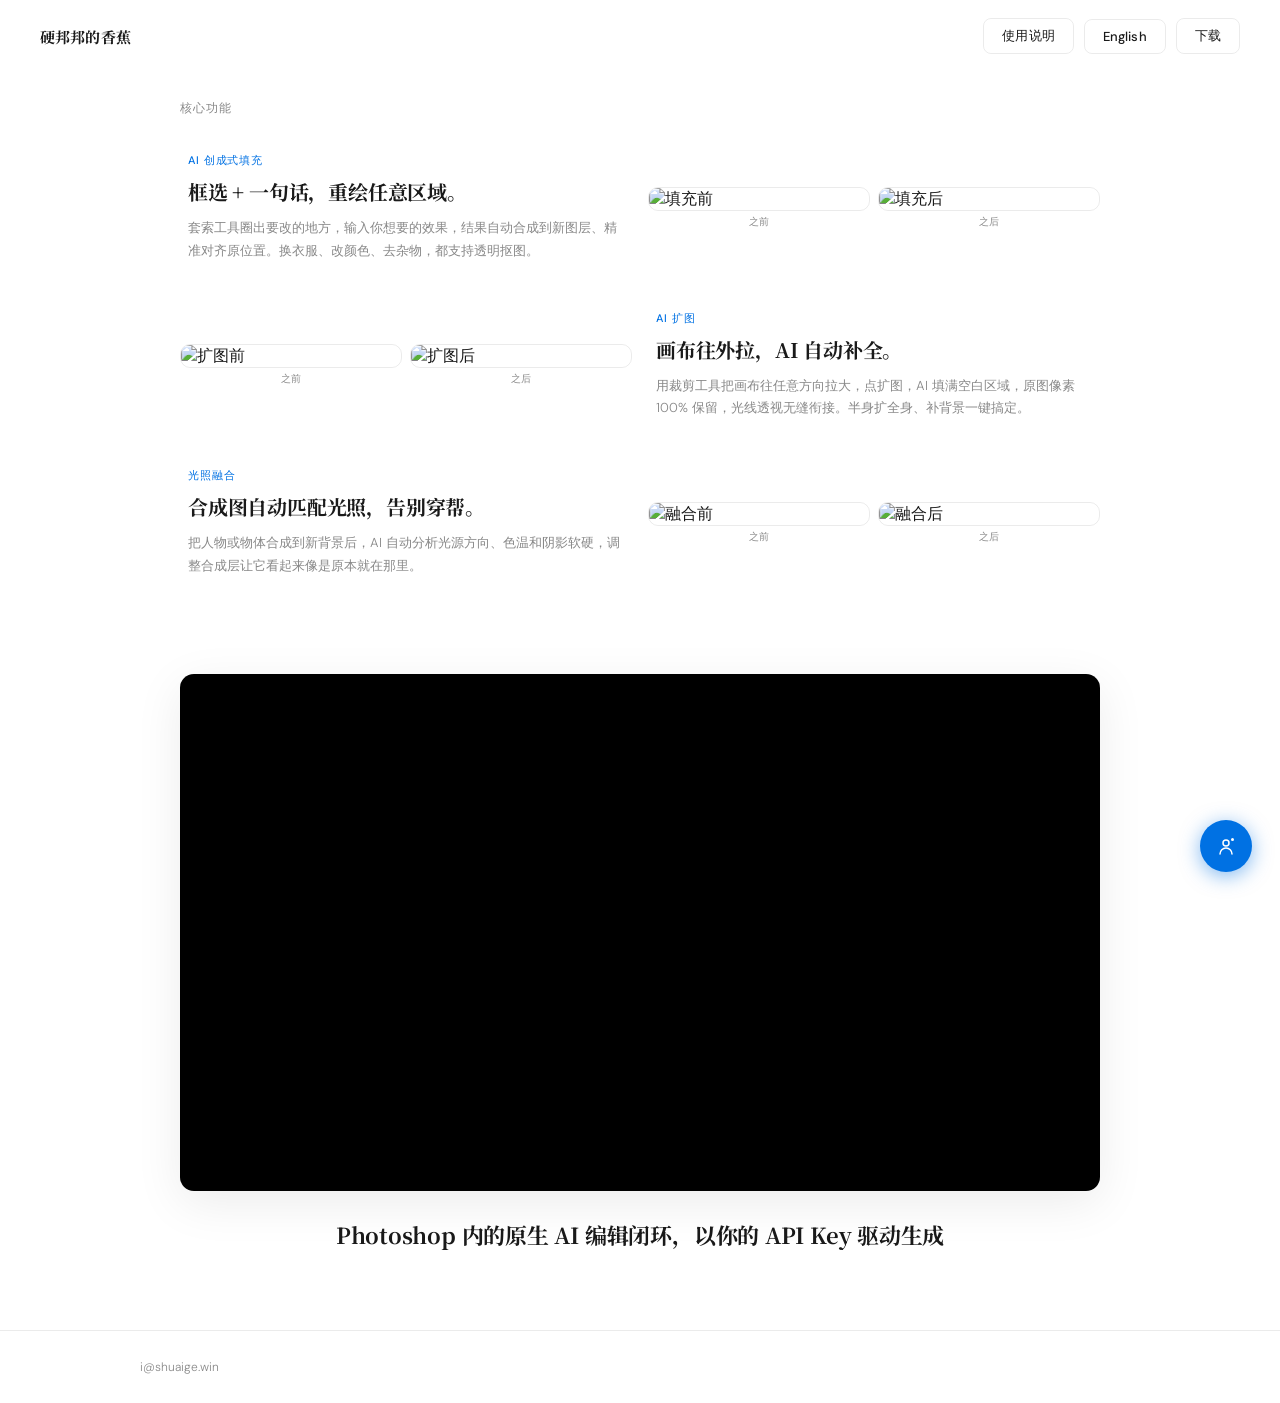
==== commit 94685c99: "Add files via upload" ====
--- a/index.html
+++ b/index.html
@@ -15,15 +15,8 @@
   <div class="nav-right">
     <a href="./guide.html" target="_blank" class="btn secondary sm">使用说明</a>
     <a href="./en.html" class="btn secondary sm">English</a>
-    <a href="https://wwbtd.lanzoul.com/ifF1D3rmze7e" target="_blank" class="btn secondary sm">下载</a>
-    <div class="license-container">
-      <button class="btn primary sm" onclick="toggleLicenseMenu(event)">许可证密钥</button>
-      <div class="license-menu" id="licenseMenu">
-        <a href="https://afdian.com/item/794c76d0543d11f1b2e352540025c377" target="_blank" class="license-menu-item">购买许可证密钥</a>
-        <div class="divider"></div>
-        <a href="https://license.shuaige.win/redeem" target="_blank" class="license-menu-item">激活许可证密钥</a>
-      </div>
-    </div>
+    <a href="https://wwbtd.lanzoul.com/iikGN3tex7mj" target="_blank" class="btn secondary sm">下载</a>
+
   </div>
 </nav>
 
